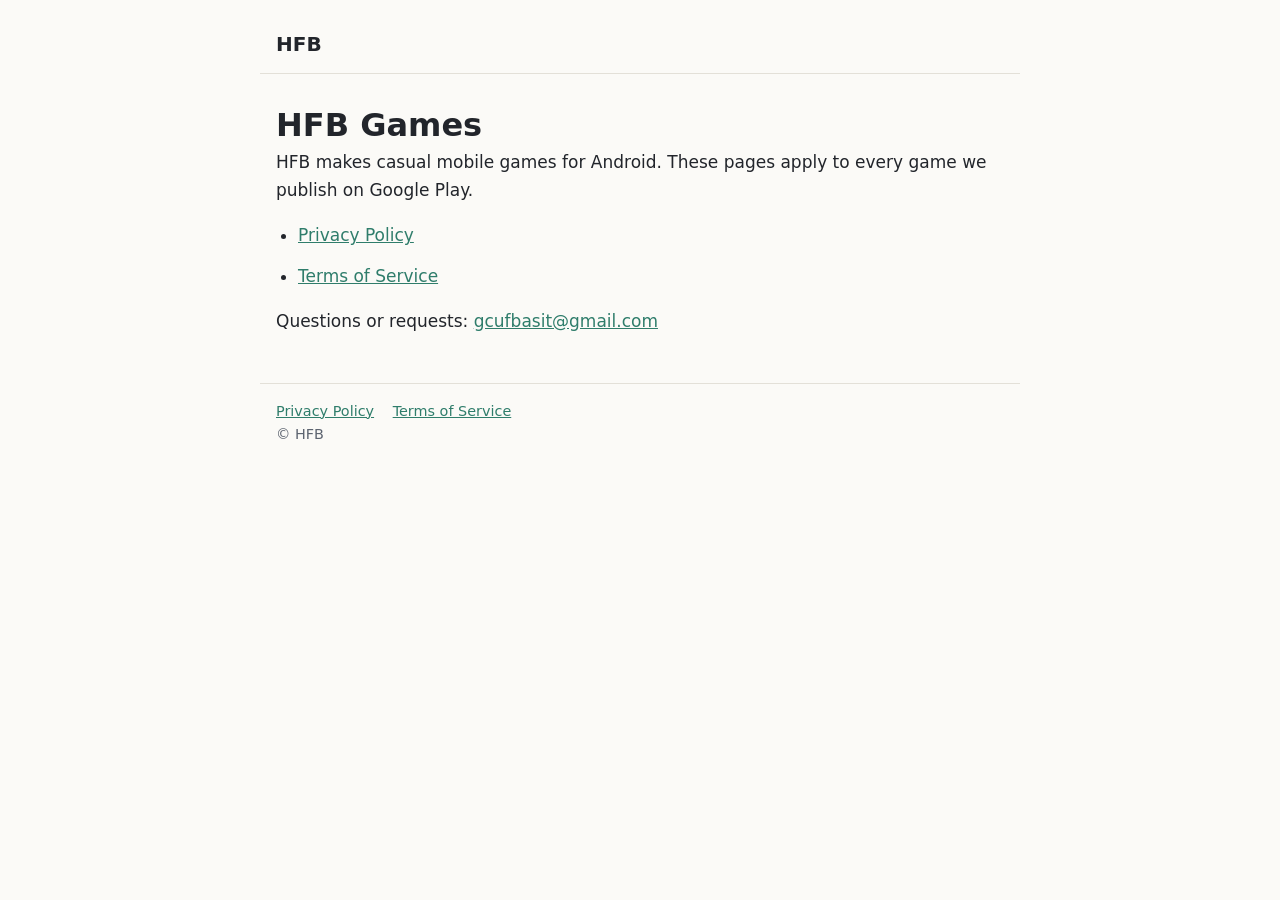
==== index.html @ d07b56e6 "Add files via upload" ====
<!doctype html>
<html lang="en">
<head>
<meta charset="utf-8">
<meta name="viewport" content="width=device-width, initial-scale=1">
<title>HFB Games</title>
<meta name="description" content="HFB makes casual mobile games for Android.">
<link rel="stylesheet" href="style.css">
</head>
<body>
<header>
  <a class="brand" href="index.html">HFB</a>
</header>
<main>
  <h1>HFB Games</h1>
  <p>HFB makes casual mobile games for Android. These pages apply to every game we publish on Google Play.</p>
  <ul>
    <li><a href="privacy-policy.html">Privacy Policy</a></li>
    <li><a href="terms-of-service.html">Terms of Service</a></li>
  </ul>
  <p>Questions or requests: <a href="mailto:gcufbasit@gmail.com">gcufbasit@gmail.com</a></p>
</main>
<footer>
  <a href="privacy-policy.html">Privacy Policy</a>
  <a href="terms-of-service.html">Terms of Service</a>
  <div>&copy; HFB</div>
</footer>
</body>
</html>
---- style.css ----
:root {
  --bg: #fbfaf7;
  --text: #22252b;
  --muted: #5d6470;
  --accent: #2f7d6b;
  --rule: #e3e0d8;
}
@media (prefers-color-scheme: dark) {
  :root {
    --bg: #15181c;
    --text: #e6e8eb;
    --muted: #9aa3ad;
    --accent: #6cc5ae;
    --rule: #2a2f36;
  }
}
* { box-sizing: border-box; }
body {
  margin: 0;
  background: var(--bg);
  color: var(--text);
  font: 17px/1.65 system-ui, -apple-system, "Segoe UI", Roboto, sans-serif;
}
header, main, footer { max-width: 760px; margin: 0 auto; padding: 0 16px; }
header { padding-top: 28px; padding-bottom: 12px; border-bottom: 1px solid var(--rule); }
header a.brand { font-weight: 700; font-size: 1.25rem; color: var(--text); text-decoration: none; }
header nav { margin-top: 6px; }
header nav a { margin-right: 16px; color: var(--accent); }
h1 { font-size: 2rem; line-height: 1.2; margin: 32px 0 4px; }
h2 { font-size: 1.3rem; margin: 36px 0 8px; }
h3 { font-size: 1.05rem; margin: 22px 0 6px; }
p, li { margin: 0 0 12px; }
ul { padding-left: 22px; }
a { color: var(--accent); }
.meta { color: var(--muted); font-size: 0.95rem; margin-bottom: 24px; }
table { border-collapse: collapse; width: 100%; font-size: 0.95rem; margin: 12px 0 20px; }
th, td { text-align: left; vertical-align: top; padding: 8px 10px; border: 1px solid var(--rule); }
th { background: rgba(127, 127, 127, 0.1); }
.table-wrap { overflow-x: auto; }
footer { margin-top: 48px; padding-top: 16px; padding-bottom: 40px; border-top: 1px solid var(--rule); color: var(--muted); font-size: 0.9rem; }
footer a { margin-right: 14px; }
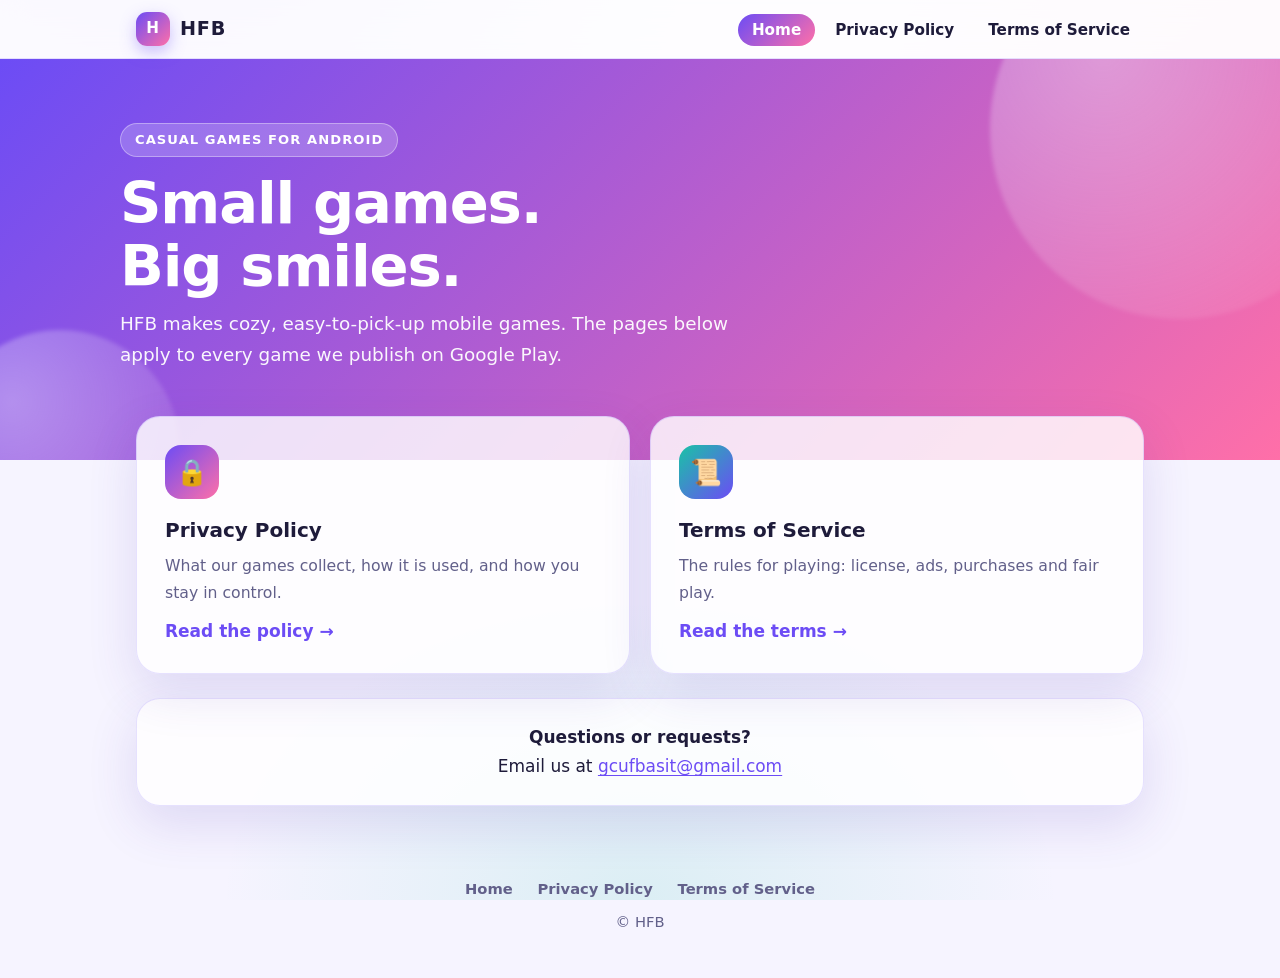
==== commit 8188b833: "Add files via upload" ====
--- a/index.html
+++ b/index.html
@@ -8,22 +8,40 @@
 <link rel="stylesheet" href="style.css">
 </head>
 <body>
-<header>
-  <a class="brand" href="index.html">HFB</a>
-</header>
-<main>
-  <h1>HFB Games</h1>
-  <p>HFB makes casual mobile games for Android. These pages apply to every game we publish on Google Play.</p>
-  <ul>
-    <li><a href="privacy-policy.html">Privacy Policy</a></li>
-    <li><a href="terms-of-service.html">Terms of Service</a></li>
-  </ul>
-  <p>Questions or requests: <a href="mailto:gcufbasit@gmail.com">gcufbasit@gmail.com</a></p>
-</main>
-<footer>
+<div class="topbar"><div class="topbar-inner">
+  <a class="brand" href="index.html"><span class="logo">H</span>HFB</a>
+  <nav><a class="active" href="index.html">Home</a><a href="privacy-policy.html">Privacy Policy</a><a href="terms-of-service.html">Terms of Service</a></nav>
+</div></div>
+<section class="hero"><div class="hero-inner">
+  <span class="eyebrow">Casual games for Android</span>
+  <h1>Small games.<br>Big smiles.</h1>
+  <p>HFB makes cozy, easy-to-pick-up mobile games. The pages below apply to every game we publish on Google Play.</p>
+</div></section>
+<div class="wrap">
+  <div class="cards">
+    <a class="tile" href="privacy-policy.html">
+      <div class="ico">&#128274;</div>
+      <h3>Privacy Policy</h3>
+      <p>What our games collect, how it is used, and how you stay in control.</p>
+      <span class="go">Read the policy &rarr;</span>
+    </a>
+    <a class="tile alt" href="terms-of-service.html">
+      <div class="ico">&#128220;</div>
+      <h3>Terms of Service</h3>
+      <p>The rules for playing: license, ads, purchases and fair play.</p>
+      <span class="go">Read the terms &rarr;</span>
+    </a>
+  </div>
+  <div class="contact">
+    <strong>Questions or requests?</strong><br>
+    Email us at <a href="mailto:gcufbasit@gmail.com">gcufbasit@gmail.com</a>
+  </div>
+</div>
+<footer class="site-footer">
+  <a href="index.html">Home</a>
   <a href="privacy-policy.html">Privacy Policy</a>
   <a href="terms-of-service.html">Terms of Service</a>
-  <div>&copy; HFB</div>
+  <div style="margin-top:8px">&copy; HFB</div>
 </footer>
 </body>
 </html>
--- a/style.css
+++ b/style.css
@@ -1,41 +1,174 @@
 :root {
-  --bg: #fbfaf7;
-  --text: #22252b;
-  --muted: #5d6470;
-  --accent: #2f7d6b;
-  --rule: #e3e0d8;
+  --bg: #f6f4ff;
+  --surface: rgba(255, 255, 255, 0.82);
+  --text: #1e1b3a;
+  --muted: #62608a;
+  --accent: #6c4cf5;
+  --accent2: #ff6fa8;
+  --accent3: #19c3a6;
+  --rule: rgba(108, 76, 245, 0.16);
+  --shadow: 0 18px 50px rgba(76, 52, 180, 0.14);
+  --hero-from: #6c4cf5;
+  --hero-to: #ff6fa8;
 }
 @media (prefers-color-scheme: dark) {
   :root {
-    --bg: #15181c;
-    --text: #e6e8eb;
-    --muted: #9aa3ad;
-    --accent: #6cc5ae;
-    --rule: #2a2f36;
+    --bg: #100e24;
+    --surface: rgba(30, 27, 62, 0.82);
+    --text: #ecebff;
+    --muted: #a8a6d4;
+    --accent: #a48cff;
+    --accent2: #ff8fbf;
+    --accent3: #4fe0c4;
+    --rule: rgba(164, 140, 255, 0.2);
+    --shadow: 0 18px 50px rgba(0, 0, 0, 0.45);
+    --hero-from: #4b2fd0;
+    --hero-to: #c93a7e;
   }
 }
 * { box-sizing: border-box; }
+html { scroll-behavior: smooth; }
 body {
   margin: 0;
-  background: var(--bg);
+  background:
+    radial-gradient(900px 500px at 12% -5%, rgba(108, 76, 245, 0.18), transparent 60%),
+    radial-gradient(800px 500px at 100% 8%, rgba(255, 111, 168, 0.16), transparent 60%),
+    radial-gradient(700px 500px at 50% 100%, rgba(25, 195, 166, 0.12), transparent 60%),
+    var(--bg);
+  background-attachment: fixed;
   color: var(--text);
-  font: 17px/1.65 system-ui, -apple-system, "Segoe UI", Roboto, sans-serif;
+  font: 17px/1.7 system-ui, -apple-system, "Segoe UI", Roboto, sans-serif;
+  -webkit-font-smoothing: antialiased;
 }
-header, main, footer { max-width: 760px; margin: 0 auto; padding: 0 16px; }
-header { padding-top: 28px; padding-bottom: 12px; border-bottom: 1px solid var(--rule); }
-header a.brand { font-weight: 700; font-size: 1.25rem; color: var(--text); text-decoration: none; }
-header nav { margin-top: 6px; }
-header nav a { margin-right: 16px; color: var(--accent); }
-h1 { font-size: 2rem; line-height: 1.2; margin: 32px 0 4px; }
-h2 { font-size: 1.3rem; margin: 36px 0 8px; }
-h3 { font-size: 1.05rem; margin: 22px 0 6px; }
-p, li { margin: 0 0 12px; }
-ul { padding-left: 22px; }
-a { color: var(--accent); }
-.meta { color: var(--muted); font-size: 0.95rem; margin-bottom: 24px; }
-table { border-collapse: collapse; width: 100%; font-size: 0.95rem; margin: 12px 0 20px; }
-th, td { text-align: left; vertical-align: top; padding: 8px 10px; border: 1px solid var(--rule); }
-th { background: rgba(127, 127, 127, 0.1); }
-.table-wrap { overflow-x: auto; }
-footer { margin-top: 48px; padding-top: 16px; padding-bottom: 40px; border-top: 1px solid var(--rule); color: var(--muted); font-size: 0.9rem; }
-footer a { margin-right: 14px; }
+a { color: var(--accent); text-underline-offset: 3px; }
+
+/* top bar */
+.topbar {
+  position: sticky; top: 0; z-index: 10;
+  backdrop-filter: blur(14px); -webkit-backdrop-filter: blur(14px);
+  background: var(--surface);
+  border-bottom: 1px solid var(--rule);
+}
+.topbar-inner {
+  max-width: 1040px; margin: 0 auto; padding: 12px 16px;
+  display: flex; align-items: center; justify-content: space-between; gap: 12px; flex-wrap: wrap;
+}
+.brand {
+  display: inline-flex; align-items: center; gap: 10px;
+  font-weight: 800; font-size: 1.2rem; letter-spacing: 0.04em;
+  color: var(--text); text-decoration: none;
+}
+.logo {
+  width: 34px; height: 34px; border-radius: 11px;
+  background: linear-gradient(135deg, var(--accent), var(--accent2));
+  display: grid; place-items: center; color: #fff; font-size: 0.95rem; font-weight: 800;
+  box-shadow: 0 6px 16px rgba(108, 76, 245, 0.35);
+}
+.topbar nav a {
+  margin-left: 6px; padding: 7px 14px; border-radius: 999px;
+  color: var(--text); text-decoration: none; font-size: 0.95rem; font-weight: 600;
+}
+.topbar nav a:hover, .topbar nav a.active { background: linear-gradient(135deg, var(--accent), var(--accent2)); color: #fff; }
+
+/* hero */
+.hero {
+  position: relative; overflow: hidden;
+  background: linear-gradient(135deg, var(--hero-from), var(--hero-to));
+  color: #fff;
+  padding: 64px 16px 84px;
+}
+.hero::before, .hero::after {
+  content: ""; position: absolute; border-radius: 50%; filter: blur(2px); opacity: 0.35;
+  background: radial-gradient(circle at 30% 30%, #fff, rgba(255, 255, 255, 0));
+}
+.hero::before { width: 380px; height: 380px; right: -90px; top: -120px; animation: float 9s ease-in-out infinite; }
+.hero::after { width: 240px; height: 240px; left: -60px; bottom: -110px; animation: float 11s ease-in-out infinite reverse; }
+@keyframes float { 0%, 100% { transform: translateY(0); } 50% { transform: translateY(22px); } }
+.hero-inner { position: relative; z-index: 1; max-width: 1040px; margin: 0 auto; }
+.eyebrow {
+  display: inline-block; padding: 5px 14px; border-radius: 999px;
+  background: rgba(255, 255, 255, 0.2); border: 1px solid rgba(255, 255, 255, 0.35);
+  font-size: 0.82rem; font-weight: 700; letter-spacing: 0.08em; text-transform: uppercase;
+}
+.hero h1 { font-size: clamp(2.2rem, 6vw, 3.6rem); line-height: 1.08; margin: 16px 0 10px; letter-spacing: -0.02em; }
+.hero p { font-size: 1.15rem; max-width: 620px; margin: 0 0 6px; opacity: 0.95; }
+.hero .meta { font-size: 0.95rem; opacity: 0.85; margin-top: 12px; }
+
+/* layout */
+.wrap { max-width: 1040px; margin: -44px auto 0; padding: 0 16px; position: relative; z-index: 2; }
+.doc-grid { display: grid; grid-template-columns: 250px minmax(0, 1fr); gap: 24px; align-items: start; }
+.toc {
+  position: sticky; top: 84px;
+  background: var(--surface); border: 1px solid var(--rule); border-radius: 20px;
+  padding: 18px 16px; box-shadow: var(--shadow);
+  backdrop-filter: blur(10px); -webkit-backdrop-filter: blur(10px);
+  max-height: calc(100vh - 110px); overflow: auto;
+}
+.toc h4 { margin: 0 0 8px; font-size: 0.78rem; letter-spacing: 0.1em; text-transform: uppercase; color: var(--muted); }
+.toc a {
+  display: block; padding: 6px 10px; border-radius: 10px; margin: 1px 0;
+  color: var(--text); text-decoration: none; font-size: 0.92rem; line-height: 1.35;
+}
+.toc a:hover { background: rgba(108, 76, 245, 0.1); }
+.toc a.on { background: linear-gradient(135deg, var(--accent), var(--accent2)); color: #fff; }
+.card {
+  background: var(--surface); border: 1px solid var(--rule); border-radius: 24px;
+  padding: 18px 34px 30px; box-shadow: var(--shadow);
+  backdrop-filter: blur(10px); -webkit-backdrop-filter: blur(10px);
+}
+.card h2 {
+  font-size: 1.35rem; margin: 34px 0 10px; padding-left: 14px;
+  border-left: 5px solid; border-image: linear-gradient(180deg, var(--accent), var(--accent2)) 1;
+  scroll-margin-top: 90px;
+}
+.card h3 { font-size: 1.05rem; margin: 22px 0 6px; color: var(--accent); }
+.card p, .card li { margin: 0 0 12px; }
+.card ul { padding-left: 22px; }
+.card li::marker { color: var(--accent2); }
+.table-wrap { overflow-x: auto; border-radius: 16px; border: 1px solid var(--rule); margin: 14px 0 22px; }
+table { border-collapse: collapse; width: 100%; font-size: 0.95rem; }
+th, td { text-align: left; vertical-align: top; padding: 11px 14px; border-bottom: 1px solid var(--rule); }
+th { background: linear-gradient(135deg, rgba(108, 76, 245, 0.16), rgba(255, 111, 168, 0.16)); font-weight: 700; }
+tr:last-child td { border-bottom: 0; }
+
+/* home page */
+.cards { display: grid; grid-template-columns: repeat(auto-fit, minmax(260px, 1fr)); gap: 20px; }
+.tile {
+  display: block; text-decoration: none; color: var(--text);
+  background: var(--surface); border: 1px solid var(--rule); border-radius: 24px;
+  padding: 28px; box-shadow: var(--shadow);
+  transition: transform 0.2s ease, box-shadow 0.2s ease;
+}
+.tile:hover { transform: translateY(-5px); box-shadow: 0 26px 60px rgba(76, 52, 180, 0.24); }
+.tile .ico {
+  width: 54px; height: 54px; border-radius: 16px; display: grid; place-items: center;
+  font-size: 1.6rem; color: #fff; margin-bottom: 14px;
+  background: linear-gradient(135deg, var(--accent), var(--accent2));
+}
+.tile.alt .ico { background: linear-gradient(135deg, var(--accent3), var(--accent)); }
+.tile h3 { margin: 0 0 6px; font-size: 1.25rem; }
+.tile p { margin: 0 0 10px; color: var(--muted); font-size: 0.98rem; }
+.tile .go { color: var(--accent); font-weight: 700; }
+.contact {
+  margin-top: 24px; text-align: center;
+  background: var(--surface); border: 1px solid var(--rule); border-radius: 24px;
+  padding: 24px; box-shadow: var(--shadow);
+}
+
+/* footer */
+.site-footer { max-width: 1040px; margin: 48px auto 0; padding: 22px 16px 44px; color: var(--muted); font-size: 0.92rem; text-align: center; }
+.site-footer a { margin: 0 10px; color: var(--muted); text-decoration: none; font-weight: 600; }
+.site-footer a:hover { color: var(--accent); }
+
+@media (max-width: 860px) {
+  .doc-grid { grid-template-columns: 1fr; }
+  .toc { display: none; }
+  .card { padding: 6px 20px 24px; border-radius: 20px; }
+  .hero { padding: 44px 16px 70px; }
+  .topbar nav a { padding: 6px 10px; margin-left: 0; }
+}
+@media (prefers-reduced-motion: reduce) {
+  .hero::before, .hero::after { animation: none; }
+  html { scroll-behavior: auto; }
+  .tile { transition: none; }
+}
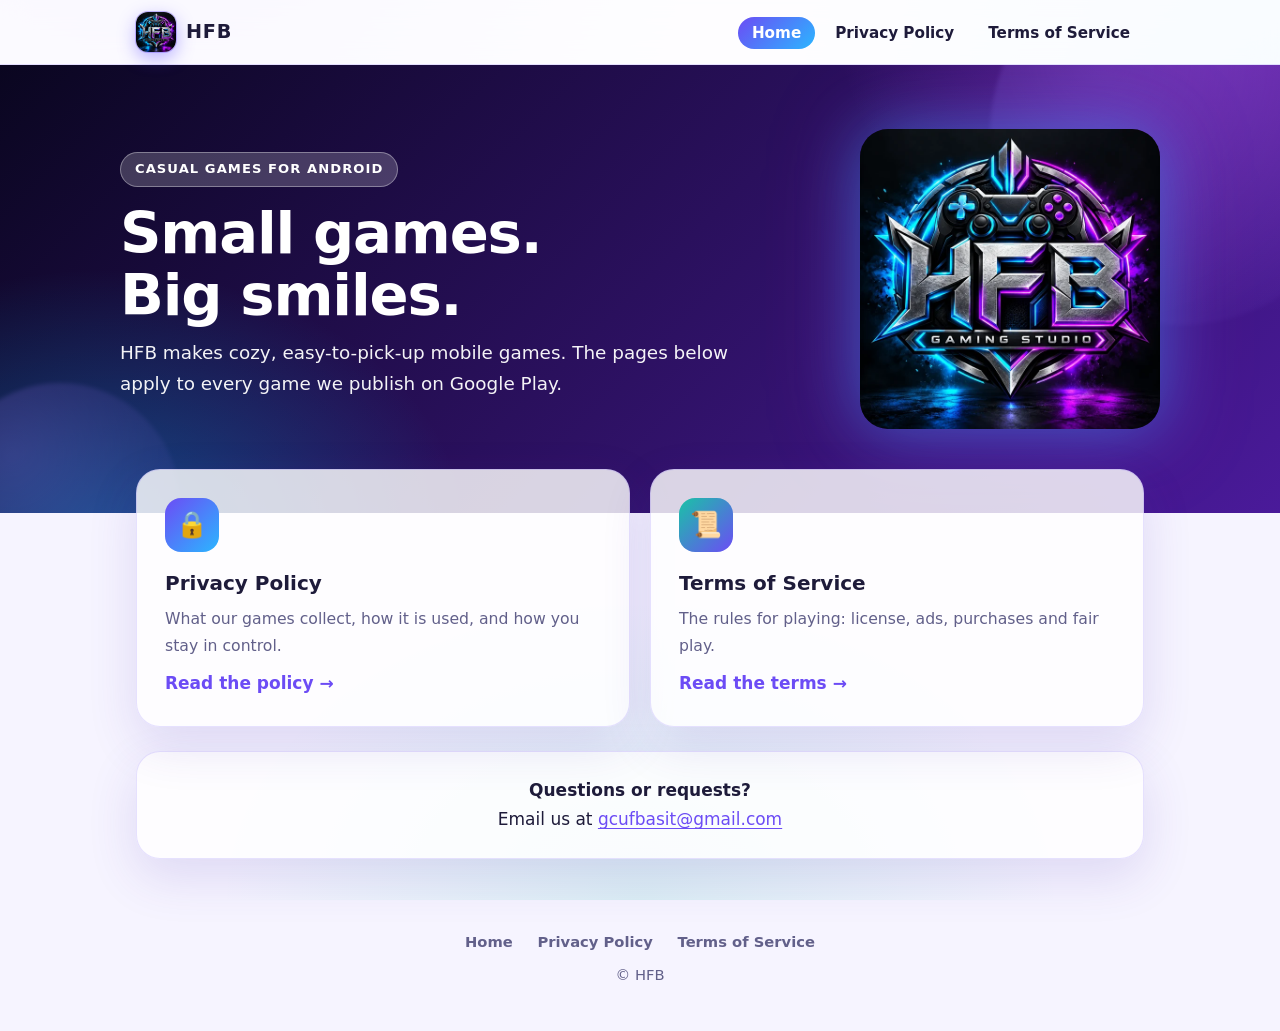
==== commit 04a05c33: "Add files via upload" ====
--- a/index.html
+++ b/index.html
@@ -5,17 +5,22 @@
 <meta name="viewport" content="width=device-width, initial-scale=1">
 <title>HFB Games</title>
 <meta name="description" content="HFB makes casual mobile games for Android.">
+<link rel="icon" type="image/png" href="favicon.png">
+<link rel="apple-touch-icon" href="apple-touch-icon.png">
 <link rel="stylesheet" href="style.css">
 </head>
 <body>
 <div class="topbar"><div class="topbar-inner">
-  <a class="brand" href="index.html"><span class="logo">H</span>HFB</a>
+  <a class="brand" href="index.html"><img class="logo" src="logo.webp" alt="" width="40" height="40">HFB</a>
   <nav><a class="active" href="index.html">Home</a><a href="privacy-policy.html">Privacy Policy</a><a href="terms-of-service.html">Terms of Service</a></nav>
 </div></div>
-<section class="hero"><div class="hero-inner">
-  <span class="eyebrow">Casual games for Android</span>
-  <h1>Small games.<br>Big smiles.</h1>
-  <p>HFB makes cozy, easy-to-pick-up mobile games. The pages below apply to every game we publish on Google Play.</p>
+<section class="hero"><div class="hero-inner hero-split">
+  <div>
+    <span class="eyebrow">Casual games for Android</span>
+    <h1>Small games.<br>Big smiles.</h1>
+    <p>HFB makes cozy, easy-to-pick-up mobile games. The pages below apply to every game we publish on Google Play.</p>
+  </div>
+  <img class="hero-logo" src="logo.webp" alt="HFB Gaming Studio logo" width="320" height="320">
 </div></section>
 <div class="wrap">
   <div class="cards">
--- a/style.css
+++ b/style.css
@@ -4,12 +4,12 @@
   --text: #1e1b3a;
   --muted: #62608a;
   --accent: #6c4cf5;
-  --accent2: #ff6fa8;
+  --accent2: #2bb6ff;
   --accent3: #19c3a6;
   --rule: rgba(108, 76, 245, 0.16);
   --shadow: 0 18px 50px rgba(76, 52, 180, 0.14);
-  --hero-from: #6c4cf5;
-  --hero-to: #ff6fa8;
+  --hero-from: #0a0620;
+  --hero-to: #4a1a9a;
 }
 @media (prefers-color-scheme: dark) {
   :root {
@@ -18,12 +18,12 @@
     --text: #ecebff;
     --muted: #a8a6d4;
     --accent: #a48cff;
-    --accent2: #ff8fbf;
+    --accent2: #5fd0ff;
     --accent3: #4fe0c4;
     --rule: rgba(164, 140, 255, 0.2);
     --shadow: 0 18px 50px rgba(0, 0, 0, 0.45);
-    --hero-from: #4b2fd0;
-    --hero-to: #c93a7e;
+    --hero-from: #060414;
+    --hero-to: #3a1480;
   }
 }
 * { box-sizing: border-box; }
@@ -32,7 +32,7 @@
   margin: 0;
   background:
     radial-gradient(900px 500px at 12% -5%, rgba(108, 76, 245, 0.18), transparent 60%),
-    radial-gradient(800px 500px at 100% 8%, rgba(255, 111, 168, 0.16), transparent 60%),
+    radial-gradient(800px 500px at 100% 8%, rgba(43, 182, 255, 0.16), transparent 60%),
     radial-gradient(700px 500px at 50% 100%, rgba(25, 195, 166, 0.12), transparent 60%),
     var(--bg);
   background-attachment: fixed;
@@ -59,10 +59,8 @@
   color: var(--text); text-decoration: none;
 }
 .logo {
-  width: 34px; height: 34px; border-radius: 11px;
-  background: linear-gradient(135deg, var(--accent), var(--accent2));
-  display: grid; place-items: center; color: #fff; font-size: 0.95rem; font-weight: 800;
-  box-shadow: 0 6px 16px rgba(108, 76, 245, 0.35);
+  width: 40px; height: 40px; border-radius: 12px; object-fit: cover;
+  box-shadow: 0 0 0 1px rgba(108, 76, 245, 0.35), 0 6px 18px rgba(80, 60, 255, 0.4);
 }
 .topbar nav a {
   margin-left: 6px; padding: 7px 14px; border-radius: 999px;
@@ -73,13 +71,16 @@
 /* hero */
 .hero {
   position: relative; overflow: hidden;
-  background: linear-gradient(135deg, var(--hero-from), var(--hero-to));
+  background:
+    radial-gradient(520px 380px at 8% 105%, rgba(0, 190, 255, 0.35), transparent 70%),
+    radial-gradient(560px 420px at 96% -10%, rgba(190, 70, 255, 0.40), transparent 70%),
+    linear-gradient(135deg, var(--hero-from), var(--hero-to));
   color: #fff;
   padding: 64px 16px 84px;
 }
 .hero::before, .hero::after {
-  content: ""; position: absolute; border-radius: 50%; filter: blur(2px); opacity: 0.35;
-  background: radial-gradient(circle at 30% 30%, #fff, rgba(255, 255, 255, 0));
+  content: ""; position: absolute; border-radius: 50%; filter: blur(2px); opacity: 0.25;
+  background: radial-gradient(circle at 30% 30%, rgba(160, 120, 255, 0.9), rgba(255, 255, 255, 0));
 }
 .hero::before { width: 380px; height: 380px; right: -90px; top: -120px; animation: float 9s ease-in-out infinite; }
 .hero::after { width: 240px; height: 240px; left: -60px; bottom: -110px; animation: float 11s ease-in-out infinite reverse; }
@@ -128,7 +129,7 @@
 .table-wrap { overflow-x: auto; border-radius: 16px; border: 1px solid var(--rule); margin: 14px 0 22px; }
 table { border-collapse: collapse; width: 100%; font-size: 0.95rem; }
 th, td { text-align: left; vertical-align: top; padding: 11px 14px; border-bottom: 1px solid var(--rule); }
-th { background: linear-gradient(135deg, rgba(108, 76, 245, 0.16), rgba(255, 111, 168, 0.16)); font-weight: 700; }
+th { background: linear-gradient(135deg, rgba(108, 76, 245, 0.16), rgba(43, 182, 255, 0.16)); font-weight: 700; }
 tr:last-child td { border-bottom: 0; }
 
 /* home page */
@@ -160,8 +161,18 @@
 .site-footer a { margin: 0 10px; color: var(--muted); text-decoration: none; font-weight: 600; }
 .site-footer a:hover { color: var(--accent); }
 
+/* min-width:0 lets grid children shrink below their content width; without it
+   the wide table pushed the whole page past the phone screen. */
+.doc-grid > * { min-width: 0; }
+.card { overflow-wrap: anywhere; }
+.card .table-wrap { overflow-wrap: normal; max-width: 100%; }
+body { overflow-x: hidden; }
+
 @media (max-width: 860px) {
-  .doc-grid { grid-template-columns: 1fr; }
+  .doc-grid { grid-template-columns: minmax(0, 1fr); }
+  .wrap { margin-top: -36px; }
+  th, td { padding: 9px 10px; font-size: 0.9rem; }
+  td a { overflow-wrap: anywhere; word-break: break-all; }
   .toc { display: none; }
   .card { padding: 6px 20px 24px; border-radius: 20px; }
   .hero { padding: 44px 16px 70px; }
@@ -172,3 +183,14 @@
   html { scroll-behavior: auto; }
   .tile { transition: none; }
 }
+
+/* logo in the home hero */
+.hero-split { display: flex; align-items: center; justify-content: space-between; gap: 32px; }
+.hero-logo {
+  width: 300px; height: 300px; border-radius: 28px; flex: none;
+  box-shadow: 0 0 60px rgba(0, 190, 255, 0.35), 0 0 90px rgba(190, 70, 255, 0.35);
+}
+@media (max-width: 860px) {
+  .hero-split { flex-direction: column-reverse; align-items: flex-start; gap: 22px; }
+  .hero-logo { width: 200px; height: 200px; }
+}
